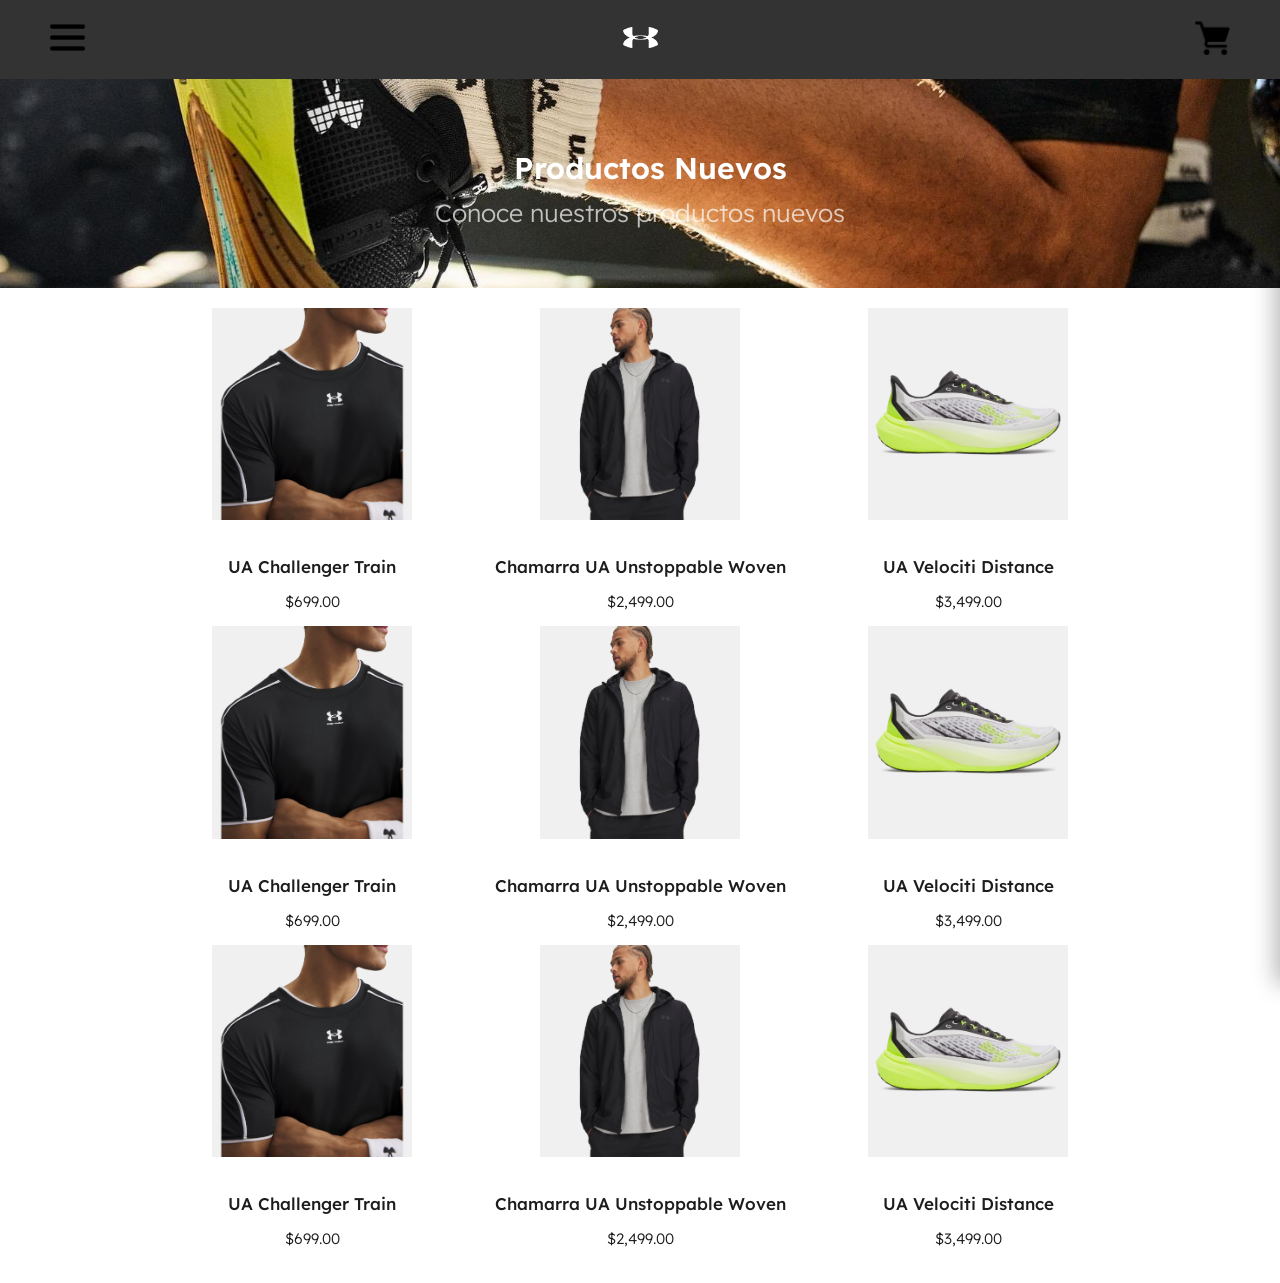
==== index.html @ 5c84207b "Commit inicial" ====
<!DOCTYPE html>
<html lang="en">
<head>
    <meta charset="UTF-8">
    <meta name="viewport" content="width=device-width, initial-scale=1.0">
    <link rel="preconnect" href="https://fonts.googleapis.com">
    <link rel="preconnect" href="https://fonts.gstatic.com" crossorigin>
    <link href="https://fonts.googleapis.com/css2?family=Lexend:wght@100..900&display=swap" rel="stylesheet">
    <link rel="stylesheet" href="css/style.css">
    <title>Tienda Under Armour</title>
</head>
<body>
    <header class="header">
        <i class="header__icon"><img src="img/icono-menu.png" alt="Icono Menu" class="header__img"></i>
        <i class="header__logo"><img src="img/logo-ua.png" alt="Logo Under Armour" class="header__img"></i>
        <i class="header__icon"><img src="img/icono-carro.png" alt="Icono Carrito" class="header__img"></i>
    </header>

    <main>
        <section class="banner">
            <h2 class="banner__title">Productos Nuevos</h2>
            <p class="banner__text">Conoce nuestros productos nuevos</p>
        </section>

        <section class="products-grid">
            <article class="products-grid__item">
                <img src="img/UA-challenger-train.avif" alt="UA Challenger Train" class="products-grid__img">
                <h3 class="products-grid__title">UA Challenger Train</h3>
                <p class="products-grid__price">$699.00</p>
            </article>

            <article class="products-grid__item">
                <img src="img/chamarra-UA-unstoppable-woven.avif" alt="Chamarra UA Unstoppable Woven" class="products-grid__img">
                <h3 class="products-grid__title">Chamarra UA Unstoppable Woven</h3>
                <p class="products-grid__price">$2,499.00</p>
            </article>

            <article class="products-grid__item">
                <img src="img/UA-velociti-distance.avif" alt="UA Velociti Distance" class="products-grid__img">
                <h3 class="products-grid__title">UA Velociti Distance</h3>
                <p class="products-grid__price">$3,499.00</p>
            </article>

            <article class="products-grid__item">
                <img src="img/UA-challenger-train.avif" alt="UA Challenger Train" class="products-grid__img">
                <h3 class="products-grid__title">UA Challenger Train</h3>
                <p class="products-grid__price">$699.00</p>
            </article>

            <article class="products-grid__item">
                <img src="img/chamarra-UA-unstoppable-woven.avif" alt="Chamarra UA Unstoppable Woven" class="products-grid__img">
                <h3 class="products-grid__title">Chamarra UA Unstoppable Woven</h3>
                <p class="products-grid__price">$2,499.00</p>
            </article>

            <article class="products-grid__item">
                <img src="img/UA-velociti-distance.avif" alt="UA Velociti Distance" class="products-grid__img">
                <h3 class="products-grid__title">UA Velociti Distance</h3>
                <p class="products-grid__price">$3,499.00</p>
            </article>
            
            <article class="products-grid__item">
                <img src="img/UA-challenger-train.avif" alt="UA Challenger Train" class="products-grid__img">
                <h3 class="products-grid__title">UA Challenger Train</h3>
                <p class="products-grid__price">$699.00</p>
            </article>

            <article class="products-grid__item">
                <img src="img/chamarra-UA-unstoppable-woven.avif" alt="Chamarra UA Unstoppable Woven" class="products-grid__img">
                <h3 class="products-grid__title">Chamarra UA Unstoppable Woven</h3>
                <p class="products-grid__price">$2,499.00</p>
            </article>

            <article class="products-grid__item">
                <img src="img/UA-velociti-distance.avif" alt="UA Velociti Distance" class="products-grid__img">
                <h3 class="products-grid__title">UA Velociti Distance</h3>
                <p class="products-grid__price">$3,499.00</p>
            </article>
        </section>

        <section class="cart">
            <h2 class="cart__title">CARRITO</h2>
            <div class="cart__item">
                <img src="img/chamarra-UA-unstoppable-woven.avif" alt="Chamarra UA Unstoppable Woven" class="cart__img">
                <p class="cart__text">Chamarra UA Unstoppable Woven</h2>
                <p class="cart__price">$2,499.00</p>
                <i class="cart__icon"><img src="img/icono-quitar.png" alt="Icono Quitar" class="cart__icon--delete-icon"></i>
            </div>
            <div class="cart__item">
                <img src="img/chamarra-UA-unstoppable-woven.avif" alt="Chamarra UA Unstoppable Woven" class="cart__img">
                <p class="cart__text">Chamarra UA Unstoppable Woven</h2>
                <p class="cart__price">$2,499.00</p>
                <i class="cart__icon"><img src="img/icono-quitar.png" alt="Icono Quitar" class="cart__icon--delete-icon"></i>
            </div>
            <div class="cart__item">
                <img src="img/chamarra-UA-unstoppable-woven.avif" alt="Chamarra UA Unstoppable Woven" class="cart__img">
                <p class="cart__text">Chamarra UA Unstoppable Woven</h2>
                <p class="cart__price">$2,499.00</p>
                <i class="cart__icon"><img src="img/icono-quitar.png" alt="Icono Quitar" class="cart__icon--delete-icon"></i>
            </div>
        </section>
    </main>
</body>
</html>
---- css/style.css ----
body {
  width: 100%;
  font-size: 15px;
  font-weight: 300;
  color: #1d1d1d;
  font-family: "Lexend", Arial, Helvetica, sans-serif;
  margin: 0;
}

img {
  width: 100px;
}

.header {
  width: 100%;
  display: flex;
  justify-content: space-between;
  align-items: center;
  padding: 20px 50px;
  background-color: #333;
  box-sizing: border-box;
}
.header__icon, .header__logo {
  width: 35px;
  cursor: pointer;
  display: inline-block;
}
.header__img {
  width: 100%;
}

.banner {
  width: 100%;
  padding: 60px 0;
  text-align: center;
  background-image: url("../img/banner.webp");
  background-repeat: no-repeat;
  background-size: cover;
  color: #FFF;
  background-position-y: 60%;
}
.banner__title {
  width: 100%;
  font-weight: 600;
  font-size: 30px;
  margin: 10px;
}
.banner__text {
  width: 100%;
  margin: 0 auto;
  font-size: 25px;
  opacity: 0.7;
}

.products-grid {
  width: 80%;
  margin: 0 auto;
  padding: 20px;
  box-sizing: border-box;
  display: grid;
  grid-template-columns: repeat(auto-fit, minmax(250px, 1fr));
}
.products-grid__item {
  cursor: pointer;
  text-align: center;
}
.products-grid__img {
  width: 200px;
  margin-bottom: 15px;
}
.products-grid__title {
  font-weight: 500;
  font-size: 17px;
  margin-bottom: 5px;
}
.products-grid__price {
  font-weight: 300;
  font-size: 15px;
}

.cart {
  width: 500px;
  background-color: #FFF;
  padding: 20px;
  box-sizing: border-box;
  height: 100%;
  position: fixed;
  right: -500px;
  top: 100px;
  box-shadow: -19px -1px 22px -15px rgba(0, 0, 0, 0.3);
}
.cart__item {
  display: flex;
  justify-content: space-between;
  align-items: center;
  border-bottom: 1px solid #333;
  padding: 15px;
  box-sizing: border-box;
}
.cart__img {
  width: 60px;
}
.cart__title {
  width: 100%;
  text-align: center;
  font-size: 20px;
  font-weight: 600;
  padding: 25px 0;
  box-sizing: border-box;
}
.cart__price {
  font-weight: 500;
}
.cart__icon {
  width: 25px;
  cursor: pointer;
}
.cart__icon--delete-icon {
  width: 100%;
}

@media (max-width: 820px) {
  .header {
    padding: 15px;
  }
  .header__img {
    width: 60px;
  }
  .header__icon, .header__logo {
    width: 30px;
  }
  .products-grid {
    display: grid;
    grid-template-columns: repeat(auto-fit, minmax(200px, 1fr));
  }
  .products-grid__img {
    width: 150px;
  }
  .cart {
    width: 400px;
    top: 80px;
  }
}
@media (max-width: 480px) {
  .banner {
    padding: 30px 0;
  }
  .banner__title {
    font-size: 18px;
  }
  .banner__text {
    font-size: 16px;
  }
  .products-grid {
    grid-template-columns: 1fr;
    padding: 10px;
  }
  .products-grid__img {
    width: 100%;
    max-width: 200px;
    margin-bottom: 10px;
  }
  .products-grid__title, .products-grid__price {
    padding: 0 10px;
  }
  .cart {
    width: 100%;
    box-shadow: none;
  }
  .cart__title {
    padding: 15px 0;
  }
  .cart__item {
    flex-direction: column;
    align-items: center;
  }
  .cart__img {
    width: 100%;
  }
  .cart__price {
    margin: 0;
  }
}/*# sourceMappingURL=style.css.map */
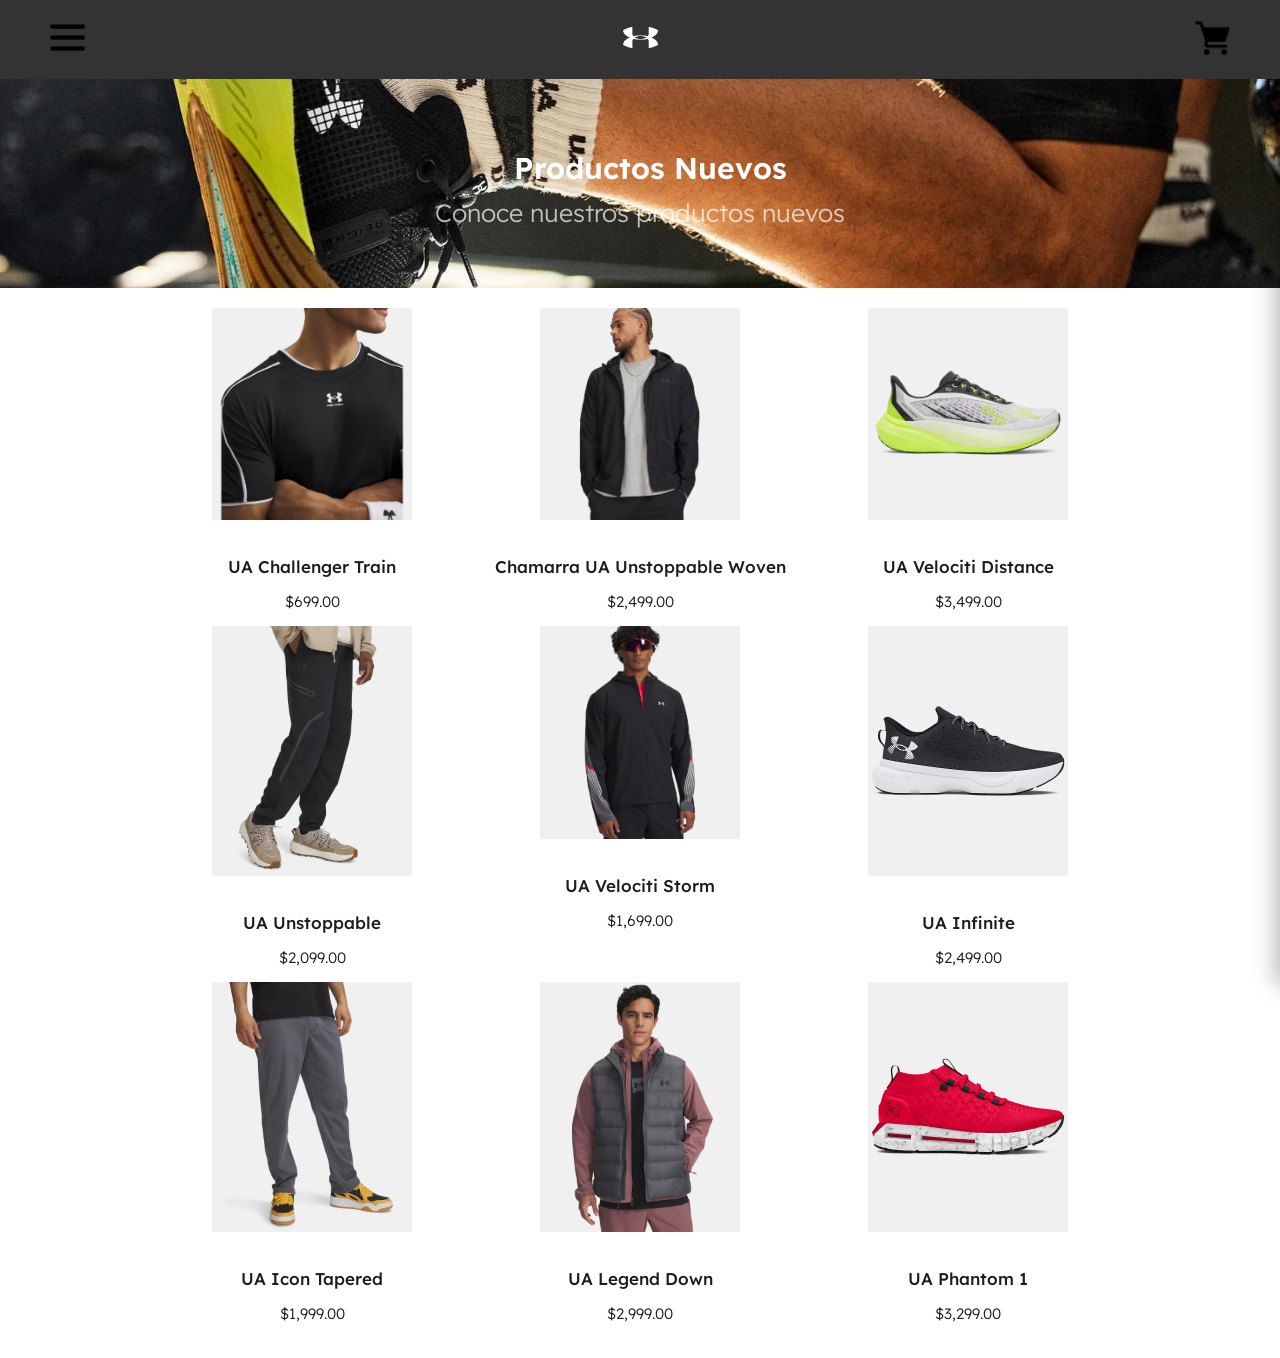
==== commit 2b304a18: "Añadir nuevos productos al grid" ====
--- a/index.html
+++ b/index.html
@@ -42,39 +42,39 @@
             </article>
 
             <article class="products-grid__item">
-                <img src="img/UA-challenger-train.avif" alt="UA Challenger Train" class="products-grid__img">
-                <h3 class="products-grid__title">UA Challenger Train</h3>
-                <p class="products-grid__price">$699.00</p>
+                <img src="img/UA-unstoppable.avif" alt="UA Unstoppable" class="products-grid__img">
+                <h3 class="products-grid__title">UA Unstoppable</h3>
+                <p class="products-grid__price">$2,099.00</p>
             </article>
 
             <article class="products-grid__item">
-                <img src="img/chamarra-UA-unstoppable-woven.avif" alt="Chamarra UA Unstoppable Woven" class="products-grid__img">
-                <h3 class="products-grid__title">Chamarra UA Unstoppable Woven</h3>
-                <p class="products-grid__price">$2,499.00</p>
+                <img src="img/UA-velociti-storm.avif" alt="UA Velociti Storm" class="products-grid__img">
+                <h3 class="products-grid__title">UA Velociti Storm</h3>
+                <p class="products-grid__price">$1,699.00</p>
             </article>
 
             <article class="products-grid__item">
-                <img src="img/UA-velociti-distance.avif" alt="UA Velociti Distance" class="products-grid__img">
-                <h3 class="products-grid__title">UA Velociti Distance</h3>
-                <p class="products-grid__price">$3,499.00</p>
+                <img src="img/UA-infinity.avif" alt="UA Infinite" class="products-grid__img">
+                <h3 class="products-grid__title">UA Infinite</h3>
+                <p class="products-grid__price">$2,499.00</p>
             </article>
             
             <article class="products-grid__item">
-                <img src="img/UA-challenger-train.avif" alt="UA Challenger Train" class="products-grid__img">
-                <h3 class="products-grid__title">UA Challenger Train</h3>
-                <p class="products-grid__price">$699.00</p>
+                <img src="img/UA-icon-tapered.avif" alt="UA Icon Tapered" class="products-grid__img">
+                <h3 class="products-grid__title">UA Icon Tapered</h3>
+                <p class="products-grid__price">$1,999.00</p>
             </article>
 
             <article class="products-grid__item">
-                <img src="img/chamarra-UA-unstoppable-woven.avif" alt="Chamarra UA Unstoppable Woven" class="products-grid__img">
-                <h3 class="products-grid__title">Chamarra UA Unstoppable Woven</h3>
-                <p class="products-grid__price">$2,499.00</p>
+                <img src="img/UA-legend-down.avif" alt="UA Legend Down" class="products-grid__img">
+                <h3 class="products-grid__title">UA Legend Down</h3>
+                <p class="products-grid__price">$2,999.00</p>
             </article>
 
             <article class="products-grid__item">
-                <img src="img/UA-velociti-distance.avif" alt="UA Velociti Distance" class="products-grid__img">
-                <h3 class="products-grid__title">UA Velociti Distance</h3>
-                <p class="products-grid__price">$3,499.00</p>
+                <img src="img/UA-phantom-1.avif" alt="UA Phantom 1" class="products-grid__img">
+                <h3 class="products-grid__title">UA Phantom 1</h3>
+                <p class="products-grid__price">$3,299.00</p>
             </article>
         </section>
 
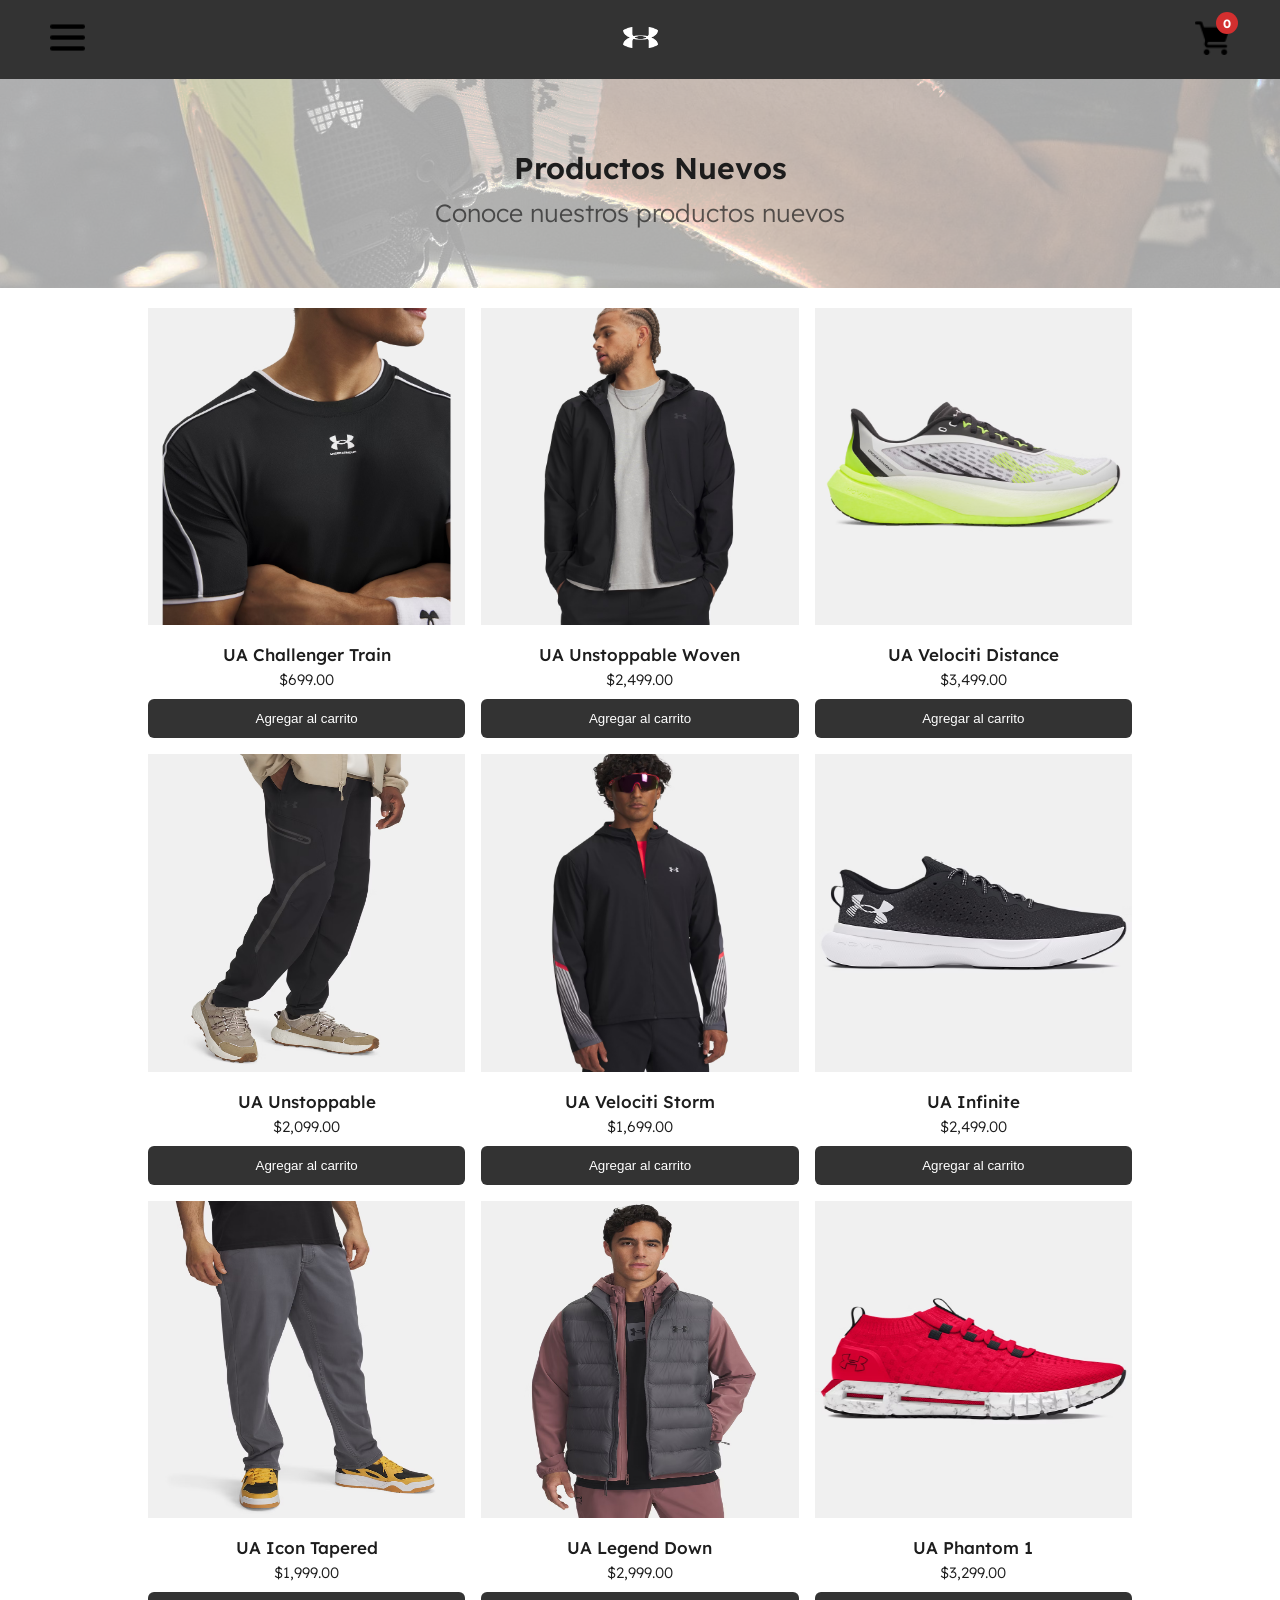
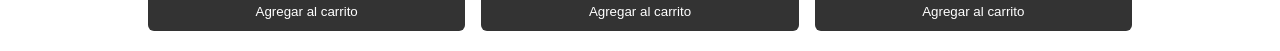
==== commit f85a0111: "update 1" ====
--- a/index.html
+++ b/index.html
@@ -7,14 +7,29 @@
     <link rel="preconnect" href="https://fonts.gstatic.com" crossorigin>
     <link href="https://fonts.googleapis.com/css2?family=Lexend:wght@100..900&display=swap" rel="stylesheet">
     <link rel="stylesheet" href="css/style.css">
+    <script src="js/functions.js" defer></script>
     <title>Tienda Under Armour</title>
 </head>
 <body>
     <header class="header">
-        <i class="header__icon"><img src="img/icono-menu.png" alt="Icono Menu" class="header__img"></i>
+        <i class="header__icon"><img src="img/icono-menu.png" alt="Icono Menu" class="header__img" id="menuButton"></i>
         <i class="header__logo"><img src="img/logo-ua.png" alt="Logo Under Armour" class="header__img"></i>
-        <i class="header__icon"><img src="img/icono-carro.png" alt="Icono Carrito" class="header__img"></i>
+        <div class="cart-icon">
+            <img src="img/icono-carro.png"><span id="cartBadge">0</span>
+        </div>
     </header>
+
+    <aside class="menu" id="menu">
+        <button class="menu__close" id="closeMenu">✕</button>
+
+        <nav class="menu__nav">
+            <a href="#">Inicio</a>
+            <a href="#">Hombre</a>
+            <a href="#">Mujer</a>
+            <a href="#">Calzado</a>
+            <a href="#">Accesorios</a>
+        </nav>
+    </aside>
 
     <main>
         <section class="banner">
@@ -27,77 +42,72 @@
                 <img src="img/UA-challenger-train.avif" alt="UA Challenger Train" class="products-grid__img">
                 <h3 class="products-grid__title">UA Challenger Train</h3>
                 <p class="products-grid__price">$699.00</p>
+                <button class="products-grid__button">Agregar al carrito</button>
             </article>
 
             <article class="products-grid__item">
-                <img src="img/chamarra-UA-unstoppable-woven.avif" alt="Chamarra UA Unstoppable Woven" class="products-grid__img">
-                <h3 class="products-grid__title">Chamarra UA Unstoppable Woven</h3>
+                <img src="img/chamarra-UA-unstoppable-woven.avif" alt="UA Unstoppable Woven" class="products-grid__img">
+                <h3 class="products-grid__title">UA Unstoppable Woven</h3>
                 <p class="products-grid__price">$2,499.00</p>
+                <button class="products-grid__button">Agregar al carrito</button>
             </article>
 
             <article class="products-grid__item">
                 <img src="img/UA-velociti-distance.avif" alt="UA Velociti Distance" class="products-grid__img">
                 <h3 class="products-grid__title">UA Velociti Distance</h3>
                 <p class="products-grid__price">$3,499.00</p>
+                <button class="products-grid__button">Agregar al carrito</button>
             </article>
 
             <article class="products-grid__item">
                 <img src="img/UA-unstoppable.avif" alt="UA Unstoppable" class="products-grid__img">
                 <h3 class="products-grid__title">UA Unstoppable</h3>
                 <p class="products-grid__price">$2,099.00</p>
+                <button class="products-grid__button">Agregar al carrito</button>
             </article>
 
             <article class="products-grid__item">
                 <img src="img/UA-velociti-storm.avif" alt="UA Velociti Storm" class="products-grid__img">
                 <h3 class="products-grid__title">UA Velociti Storm</h3>
                 <p class="products-grid__price">$1,699.00</p>
+                <button class="products-grid__button">Agregar al carrito</button>
             </article>
 
             <article class="products-grid__item">
                 <img src="img/UA-infinity.avif" alt="UA Infinite" class="products-grid__img">
                 <h3 class="products-grid__title">UA Infinite</h3>
                 <p class="products-grid__price">$2,499.00</p>
+                <button class="products-grid__button">Agregar al carrito</button>
             </article>
             
             <article class="products-grid__item">
                 <img src="img/UA-icon-tapered.avif" alt="UA Icon Tapered" class="products-grid__img">
                 <h3 class="products-grid__title">UA Icon Tapered</h3>
                 <p class="products-grid__price">$1,999.00</p>
+                <button class="products-grid__button">Agregar al carrito</button>
             </article>
 
             <article class="products-grid__item">
                 <img src="img/UA-legend-down.avif" alt="UA Legend Down" class="products-grid__img">
                 <h3 class="products-grid__title">UA Legend Down</h3>
                 <p class="products-grid__price">$2,999.00</p>
+                <button class="products-grid__button">Agregar al carrito</button>
             </article>
 
             <article class="products-grid__item">
                 <img src="img/UA-phantom-1.avif" alt="UA Phantom 1" class="products-grid__img">
                 <h3 class="products-grid__title">UA Phantom 1</h3>
                 <p class="products-grid__price">$3,299.00</p>
+                <button class="products-grid__button">Agregar al carrito</button>
             </article>
         </section>
 
         <section class="cart">
-            <h2 class="cart__title">CARRITO</h2>
-            <div class="cart__item">
-                <img src="img/chamarra-UA-unstoppable-woven.avif" alt="Chamarra UA Unstoppable Woven" class="cart__img">
-                <p class="cart__text">Chamarra UA Unstoppable Woven</h2>
-                <p class="cart__price">$2,499.00</p>
-                <i class="cart__icon"><img src="img/icono-quitar.png" alt="Icono Quitar" class="cart__icon--delete-icon"></i>
+            <div class="cart__header">
+                <h2 class="cart__title">Carrito</h2>
+                <button class="cart__close" id="closeCart">✕</button>
             </div>
-            <div class="cart__item">
-                <img src="img/chamarra-UA-unstoppable-woven.avif" alt="Chamarra UA Unstoppable Woven" class="cart__img">
-                <p class="cart__text">Chamarra UA Unstoppable Woven</h2>
-                <p class="cart__price">$2,499.00</p>
-                <i class="cart__icon"><img src="img/icono-quitar.png" alt="Icono Quitar" class="cart__icon--delete-icon"></i>
-            </div>
-            <div class="cart__item">
-                <img src="img/chamarra-UA-unstoppable-woven.avif" alt="Chamarra UA Unstoppable Woven" class="cart__img">
-                <p class="cart__text">Chamarra UA Unstoppable Woven</h2>
-                <p class="cart__price">$2,499.00</p>
-                <i class="cart__icon"><img src="img/icono-quitar.png" alt="Icono Quitar" class="cart__icon--delete-icon"></i>
-            </div>
+            <div class="cart__products"></div>
         </section>
     </main>
 </body>
--- a/css/style.css
+++ b/css/style.css
@@ -1,3 +1,72 @@
+@media (max-width: 820px) {
+  .header {
+    padding: 15px;
+  }
+  .header__img {
+    width: 60px;
+  }
+  .header__icon, .header__logo {
+    width: 30px;
+  }
+  .products-grid {
+    display: grid;
+    gap: 1rem;
+    grid-template-columns: repeat(auto-fit, minmax(200px, 1fr));
+  }
+  .products-grid__img {
+    width: 150px;
+  }
+  .cart {
+    width: 400px;
+    top: 80px;
+  }
+}
+@media (max-width: 480px) {
+  .banner {
+    padding: 30px 0;
+  }
+  .banner__title {
+    font-size: 18px;
+  }
+  .banner__text {
+    font-size: 16px;
+  }
+  .products-grid {
+    grid-template-columns: 1fr;
+    padding: 10px;
+  }
+  .products-grid__img {
+    width: 100%;
+    max-width: 200px;
+    margin-bottom: 10px;
+  }
+  .products-grid__title, .products-grid__price {
+    padding: 0 10px;
+  }
+  .cart {
+    width: 100%;
+    box-shadow: none;
+  }
+  .cart__title {
+    padding: 15px 0;
+  }
+  .cart__item {
+    flex-direction: column;
+    align-items: center;
+  }
+  .cart__img {
+    width: 100%;
+  }
+  .cart__price {
+    margin: 0;
+  }
+}
+* {
+  margin: 0;
+  padding: 0;
+  box-sizing: border-box;
+}
+
 body {
   width: 100%;
   font-size: 15px;
@@ -7,10 +76,6 @@
   margin: 0;
 }
 
-img {
-  width: 100px;
-}
-
 .header {
   width: 100%;
   display: flex;
@@ -28,21 +93,46 @@
 .header__img {
   width: 100%;
 }
+.header .cart-icon {
+  position: relative;
+  cursor: pointer;
+}
+.header .cart-icon img {
+  width: 35px;
+  display: inline-block;
+}
+.header .cart-icon span {
+  position: absolute;
+  top: -8px;
+  right: -8px;
+  width: 22px;
+  height: 22px;
+  border-radius: 50%;
+  background: #d32f2f;
+  color: #FFF;
+  display: flex;
+  justify-content: center;
+  align-items: center;
+  font-size: 0.75rem;
+  font-weight: bold;
+}
 
 .banner {
   width: 100%;
   padding: 60px 0;
   text-align: center;
+  background-color: rgba(209, 209, 209, 0.8);
+  background-blend-mode: lighten;
   background-image: url("../img/banner.webp");
   background-repeat: no-repeat;
   background-size: cover;
-  color: #FFF;
+  color: #1d1d1d;
   background-position-y: 60%;
 }
 .banner__title {
   width: 100%;
   font-weight: 600;
-  font-size: 30px;
+  font-size: 1.875rem;
   margin: 10px;
 }
 .banner__text {
@@ -50,6 +140,43 @@
   margin: 0 auto;
   font-size: 25px;
   opacity: 0.7;
+}
+
+.menu {
+  position: fixed;
+  top: 0;
+  left: -100%;
+  width: 280px;
+  height: 100vh;
+  background: #FFF;
+  padding: 30px;
+  box-shadow: 2px 0 10px rgba(0, 0, 0, 0.2);
+  transition: 0.3s;
+  z-index: 100;
+}
+.menu--active {
+  left: 0;
+}
+.menu__close {
+  align-self: flex-end;
+  background: none;
+  border: none;
+  cursor: pointer;
+  font-size: 2rem;
+}
+.menu__nav {
+  display: flex;
+  flex-direction: column;
+  gap: 20px;
+  margin-top: 30px;
+}
+.menu__nav a {
+  color: #1d1d1d;
+  text-decoration: none;
+  font-size: 1.2rem;
+}
+.menu__nav a:hover {
+  color: #333;
 }
 
 .products-grid {
@@ -58,6 +185,7 @@
   padding: 20px;
   box-sizing: border-box;
   display: grid;
+  gap: 1rem;
   grid-template-columns: repeat(auto-fit, minmax(250px, 1fr));
 }
 .products-grid__item {
@@ -65,7 +193,8 @@
   text-align: center;
 }
 .products-grid__img {
-  width: 200px;
+  width: 100%;
+  aspect-ratio: 1;
   margin-bottom: 15px;
 }
 .products-grid__title {
@@ -77,17 +206,33 @@
   font-weight: 300;
   font-size: 15px;
 }
+.products-grid__button {
+  width: 100%;
+  margin-top: 10px;
+  padding: 12px;
+  border: none;
+  border-radius: 6px;
+  background: #333;
+  color: #FFF;
+  cursor: pointer;
+  transition: 0.3s;
+}
+.products-grid__button:hover {
+  color: #1d1d1d;
+  background: #d1d1d1;
+}
 
 .cart {
   width: 500px;
   background-color: #FFF;
   padding: 20px;
   box-sizing: border-box;
-  height: 100%;
   position: fixed;
-  right: -500px;
-  top: 100px;
+  right: -100%;
+  top: 0;
+  height: 100vh;
   box-shadow: -19px -1px 22px -15px rgba(0, 0, 0, 0.3);
+  transition: 0.3s;
 }
 .cart__item {
   display: flex;
@@ -96,6 +241,9 @@
   border-bottom: 1px solid #333;
   padding: 15px;
   box-sizing: border-box;
+  display: flex;
+  align-items: center;
+  gap: 15px;
 }
 .cart__img {
   width: 60px;
@@ -118,66 +266,31 @@
 .cart__icon--delete-icon {
   width: 100%;
 }
-
-@media (max-width: 820px) {
-  .header {
-    padding: 15px;
-  }
-  .header__img {
-    width: 60px;
-  }
-  .header__icon, .header__logo {
-    width: 30px;
-  }
-  .products-grid {
-    display: grid;
-    grid-template-columns: repeat(auto-fit, minmax(200px, 1fr));
-  }
-  .products-grid__img {
-    width: 150px;
-  }
-  .cart {
-    width: 400px;
-    top: 80px;
-  }
-}
-@media (max-width: 480px) {
-  .banner {
-    padding: 30px 0;
-  }
-  .banner__title {
-    font-size: 18px;
-  }
-  .banner__text {
-    font-size: 16px;
-  }
-  .products-grid {
-    grid-template-columns: 1fr;
-    padding: 10px;
-  }
-  .products-grid__img {
-    width: 100%;
-    max-width: 200px;
-    margin-bottom: 10px;
-  }
-  .products-grid__title, .products-grid__price {
-    padding: 0 10px;
-  }
-  .cart {
-    width: 100%;
-    box-shadow: none;
-  }
-  .cart__title {
-    padding: 15px 0;
-  }
-  .cart__item {
-    flex-direction: column;
-    align-items: center;
-  }
-  .cart__img {
-    width: 100%;
-  }
-  .cart__price {
-    margin: 0;
-  }
+.cart__header {
+  display: flex;
+  justify-content: space-between;
+  align-items: center;
+  padding: 20px;
+}
+.cart__close {
+  background: none;
+  border: none;
+  font-size: 2rem;
+  cursor: pointer;
+}
+.cart--active {
+  right: 0;
+}
+.cart__remove {
+  width: 30px;
+  height: 30px;
+  border: none;
+  border-radius: 50%;
+  background: #d32f2f;
+  color: #FFF;
+  cursor: pointer;
+  transition: 0.2s;
+}
+.cart__remove:hover {
+  background: #b71c1c;
 }/*# sourceMappingURL=style.css.map */
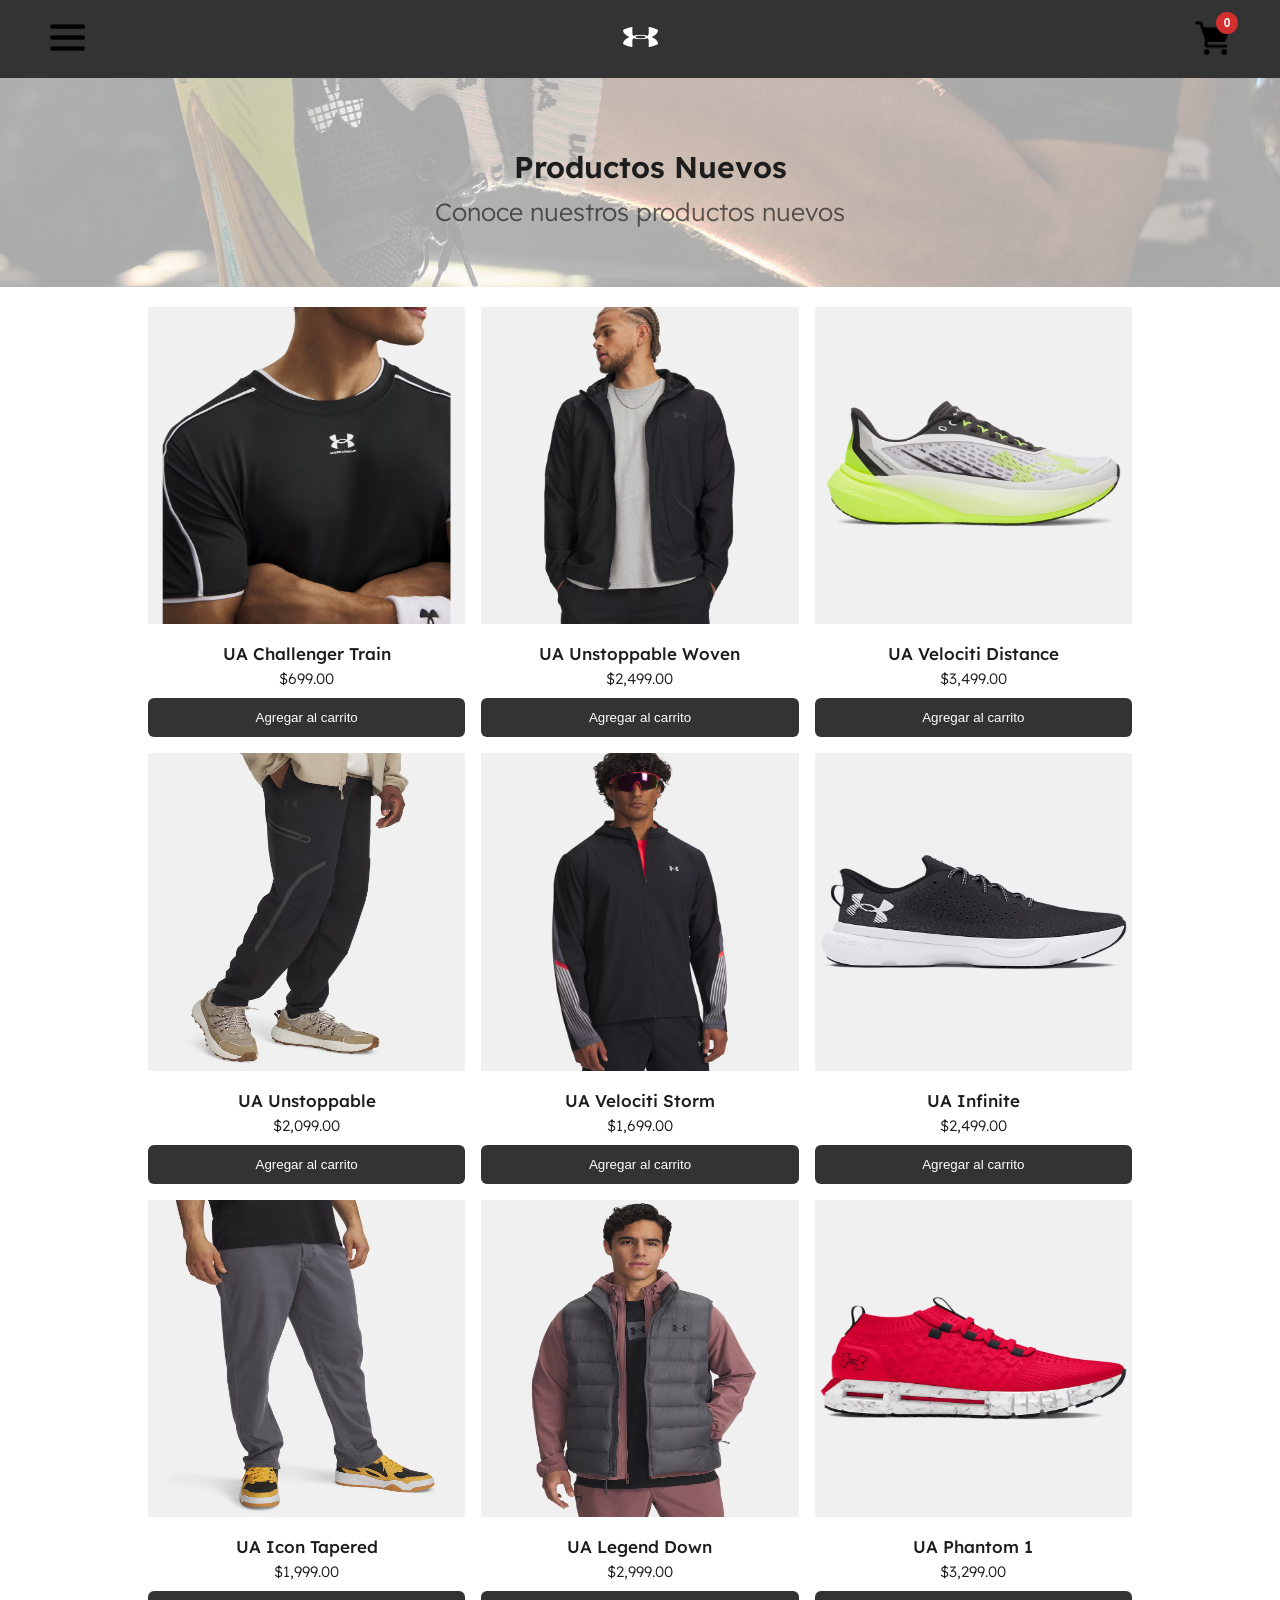
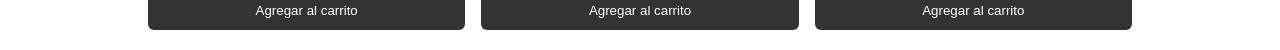
==== commit 5e82ad06: "Agregar pagina de contacto y mejoras de accesibilidad" ====
--- a/index.html
+++ b/index.html
@@ -1,8 +1,9 @@
 <!DOCTYPE html>
-<html lang="en">
+<html lang="es">
 <head>
     <meta charset="UTF-8">
     <meta name="viewport" content="width=device-width, initial-scale=1.0">
+    <meta name="description" content="Tienda Under Armour: conoce nuestros productos deportivos.">
     <link rel="preconnect" href="https://fonts.googleapis.com">
     <link rel="preconnect" href="https://fonts.gstatic.com" crossorigin>
     <link href="https://fonts.googleapis.com/css2?family=Lexend:wght@100..900&display=swap" rel="stylesheet">
@@ -12,103 +13,101 @@
 </head>
 <body>
     <header class="header">
-        <i class="header__icon"><img src="img/icono-menu.png" alt="Icono Menu" class="header__img" id="menuButton"></i>
-        <i class="header__logo"><img src="img/logo-ua.png" alt="Logo Under Armour" class="header__img"></i>
-        <div class="cart-icon">
-            <img src="img/icono-carro.png"><span id="cartBadge">0</span>
-        </div>
+        <button class="header__icon" type="button" aria-label="Abrir menú" aria-controls="menu">
+            <img src="img/icono-menu.png" alt="Abrir menú" class="header__img" id="menuButton">
+        </button>
+        <a class="header__logo" href="index.html" aria-label="Under Armour, ir al inicio">
+            <img src="img/logo-ua.png" alt="Logo de Under Armour" class="header__img">
+        </a>
+        <button class="cart-icon" type="button" aria-label="Abrir carrito" aria-controls="cart">
+            <img src="img/icono-carro.png" alt="Carrito de compras">
+            <span id="cartBadge" aria-live="polite">0</span>
+        </button>
     </header>
 
-    <aside class="menu" id="menu">
-        <button class="menu__close" id="closeMenu">✕</button>
-
-        <nav class="menu__nav">
-            <a href="#">Inicio</a>
+    <aside class="menu" id="menu" role="dialog" aria-label="Menú principal" aria-modal="true">
+        <button class="menu__close" id="closeMenu" type="button" aria-label="Cerrar menú">✕</button>
+        <nav class="menu__nav" aria-label="Navegación principal">
+            <a href="index.html">Inicio</a>
             <a href="#">Hombre</a>
             <a href="#">Mujer</a>
             <a href="#">Calzado</a>
             <a href="#">Accesorios</a>
+            <a href="contacto.html">Contacto</a>
         </nav>
     </aside>
 
     <main>
-        <section class="banner">
-            <h2 class="banner__title">Productos Nuevos</h2>
+        <section class="banner" aria-labelledby="banner-title">
+            <h1 class="banner__title" id="banner-title">Productos Nuevos</h1>
             <p class="banner__text">Conoce nuestros productos nuevos</p>
         </section>
 
-        <section class="products-grid">
+        <section class="products-grid" aria-labelledby="products-title">
+            <h2 class="sr-only" id="products-title">Productos disponibles</h2>
             <article class="products-grid__item">
-                <img src="img/UA-challenger-train.avif" alt="UA Challenger Train" class="products-grid__img">
+                <img src="img/UA-challenger-train.avif" alt="Tenis UA Challenger Train" class="products-grid__img">
                 <h3 class="products-grid__title">UA Challenger Train</h3>
                 <p class="products-grid__price">$699.00</p>
-                <button class="products-grid__button">Agregar al carrito</button>
+                <button class="products-grid__button" type="button">Agregar al carrito</button>
             </article>
-
             <article class="products-grid__item">
-                <img src="img/chamarra-UA-unstoppable-woven.avif" alt="UA Unstoppable Woven" class="products-grid__img">
+                <img src="img/chamarra-UA-unstoppable-woven.avif" alt="Chamarra UA Unstoppable Woven" class="products-grid__img">
                 <h3 class="products-grid__title">UA Unstoppable Woven</h3>
                 <p class="products-grid__price">$2,499.00</p>
-                <button class="products-grid__button">Agregar al carrito</button>
+                <button class="products-grid__button" type="button">Agregar al carrito</button>
             </article>
-
             <article class="products-grid__item">
-                <img src="img/UA-velociti-distance.avif" alt="UA Velociti Distance" class="products-grid__img">
+                <img src="img/UA-velociti-distance.avif" alt="Tenis UA Velociti Distance" class="products-grid__img">
                 <h3 class="products-grid__title">UA Velociti Distance</h3>
                 <p class="products-grid__price">$3,499.00</p>
-                <button class="products-grid__button">Agregar al carrito</button>
+                <button class="products-grid__button" type="button">Agregar al carrito</button>
             </article>
-
             <article class="products-grid__item">
-                <img src="img/UA-unstoppable.avif" alt="UA Unstoppable" class="products-grid__img">
+                <img src="img/UA-unstoppable.avif" alt="Conjunto UA Unstoppable" class="products-grid__img">
                 <h3 class="products-grid__title">UA Unstoppable</h3>
                 <p class="products-grid__price">$2,099.00</p>
-                <button class="products-grid__button">Agregar al carrito</button>
+                <button class="products-grid__button" type="button">Agregar al carrito</button>
             </article>
-
             <article class="products-grid__item">
-                <img src="img/UA-velociti-storm.avif" alt="UA Velociti Storm" class="products-grid__img">
+                <img src="img/UA-velociti-storm.avif" alt="Tenis UA Velociti Storm" class="products-grid__img">
                 <h3 class="products-grid__title">UA Velociti Storm</h3>
                 <p class="products-grid__price">$1,699.00</p>
-                <button class="products-grid__button">Agregar al carrito</button>
+                <button class="products-grid__button" type="button">Agregar al carrito</button>
             </article>
-
             <article class="products-grid__item">
-                <img src="img/UA-infinity.avif" alt="UA Infinite" class="products-grid__img">
+                <img src="img/UA-infinity.avif" alt="Tenis UA Infinite" class="products-grid__img">
                 <h3 class="products-grid__title">UA Infinite</h3>
                 <p class="products-grid__price">$2,499.00</p>
-                <button class="products-grid__button">Agregar al carrito</button>
+                <button class="products-grid__button" type="button">Agregar al carrito</button>
             </article>
-            
             <article class="products-grid__item">
-                <img src="img/UA-icon-tapered.avif" alt="UA Icon Tapered" class="products-grid__img">
+                <img src="img/UA-icon-tapered.avif" alt="Pantalón UA Icon Tapered" class="products-grid__img">
                 <h3 class="products-grid__title">UA Icon Tapered</h3>
                 <p class="products-grid__price">$1,999.00</p>
-                <button class="products-grid__button">Agregar al carrito</button>
+                <button class="products-grid__button" type="button">Agregar al carrito</button>
             </article>
-
             <article class="products-grid__item">
-                <img src="img/UA-legend-down.avif" alt="UA Legend Down" class="products-grid__img">
+                <img src="img/UA-legend-down.avif" alt="Chamarra UA Legend Down" class="products-grid__img">
                 <h3 class="products-grid__title">UA Legend Down</h3>
                 <p class="products-grid__price">$2,999.00</p>
-                <button class="products-grid__button">Agregar al carrito</button>
+                <button class="products-grid__button" type="button">Agregar al carrito</button>
             </article>
-
             <article class="products-grid__item">
-                <img src="img/UA-phantom-1.avif" alt="UA Phantom 1" class="products-grid__img">
+                <img src="img/UA-phantom-1.avif" alt="Tenis UA Phantom 1" class="products-grid__img">
                 <h3 class="products-grid__title">UA Phantom 1</h3>
                 <p class="products-grid__price">$3,299.00</p>
-                <button class="products-grid__button">Agregar al carrito</button>
+                <button class="products-grid__button" type="button">Agregar al carrito</button>
             </article>
         </section>
 
-        <section class="cart">
+        <section class="cart" id="cart" role="region" aria-label="Carrito de compras" aria-live="polite">
             <div class="cart__header">
                 <h2 class="cart__title">Carrito</h2>
-                <button class="cart__close" id="closeCart">✕</button>
+                <button class="cart__close" id="closeCart" type="button" aria-label="Cerrar carrito">✕</button>
             </div>
             <div class="cart__products"></div>
         </section>
     </main>
 </body>
-</html>+</html>
--- a/css/style.css
+++ b/css/style.css
@@ -293,4 +293,182 @@
 }
 .cart__remove:hover {
   background: #b71c1c;
-}/*# sourceMappingURL=style.css.map */+}/*# sourceMappingURL=style.css.map */
+/* Accesibilidad y página de contacto */
+.sr-only {
+  position: absolute;
+  width: 1px;
+  height: 1px;
+  padding: 0;
+  margin: -1px;
+  overflow: hidden;
+  clip: rect(0, 0, 0, 0);
+  white-space: nowrap;
+  border: 0;
+}
+
+.header__icon,
+.header__logo,
+.cart-icon {
+  border: 0;
+  background: transparent;
+  padding: 0;
+}
+
+.header__logo {
+  display: inline-block;
+}
+
+.header__home {
+  color: #fff;
+  font-weight: 600;
+  text-decoration: none;
+  border: 2px solid #fff;
+  padding: 8px 18px;
+  border-radius: 6px;
+}
+
+.header__home:hover,
+.header__home:focus-visible {
+  background: #fff;
+  color: #333;
+}
+
+.banner__button {
+  display: inline-block;
+  margin-top: 20px;
+  padding: 12px 24px;
+  border-radius: 6px;
+  background: #333;
+  color: #fff;
+  font-weight: 600;
+  text-decoration: none;
+}
+
+.banner__button:hover,
+.banner__button:focus-visible {
+  background: #000;
+}
+
+.contact {
+  width: min(90%, 760px);
+  margin: 0 auto;
+  padding: 50px 0;
+}
+
+.contact__intro {
+  text-align: center;
+  margin-bottom: 30px;
+}
+
+.contact__intro h1 {
+  font-size: 2rem;
+  margin-bottom: 12px;
+}
+
+.contact__intro p {
+  line-height: 1.6;
+  margin-bottom: 8px;
+}
+
+.contact__form-section {
+  background: #f5f5f5;
+  border: 1px solid #d1d1d1;
+  border-radius: 10px;
+  padding: 30px;
+}
+
+.contact__form-section h2 {
+  margin-bottom: 25px;
+}
+
+.contact-form {
+  display: grid;
+  gap: 20px;
+}
+
+.contact-form__field {
+  display: flex;
+  flex-direction: column;
+  gap: 8px;
+}
+
+.contact-form__field label {
+  font-weight: 600;
+}
+
+.contact-form__field input,
+.contact-form__field textarea {
+  width: 100%;
+  padding: 12px;
+  border: 2px solid #555;
+  border-radius: 6px;
+  background: #fff;
+  color: #1d1d1d;
+  font: inherit;
+}
+
+.contact-form__field input:focus,
+.contact-form__field textarea:focus {
+  outline: 3px solid #1d1d1d;
+  outline-offset: 2px;
+}
+
+.contact-form__actions {
+  display: flex;
+  flex-wrap: wrap;
+  gap: 15px;
+  align-items: center;
+  margin-top: 5px;
+}
+
+.contact-form__button {
+  border: 0;
+  border-radius: 6px;
+  padding: 12px 24px;
+  background: #333;
+  color: #fff;
+  font: inherit;
+  font-weight: 600;
+  cursor: pointer;
+}
+
+.contact-form__button:hover,
+.contact-form__button:focus-visible {
+  background: #000;
+}
+
+.contact-form__back {
+  color: #1d1d1d;
+  font-weight: 600;
+}
+
+.footer {
+  padding: 25px;
+  text-align: center;
+  background: #333;
+  color: #fff;
+}
+
+@media (max-width: 480px) {
+  .contact {
+    padding: 30px 0;
+  }
+
+  .contact__form-section {
+    padding: 20px;
+  }
+
+  .contact-form__actions {
+    flex-direction: column;
+    align-items: stretch;
+  }
+
+  .contact-form__button {
+    width: 100%;
+  }
+
+  .contact-form__back {
+    text-align: center;
+  }
+}
